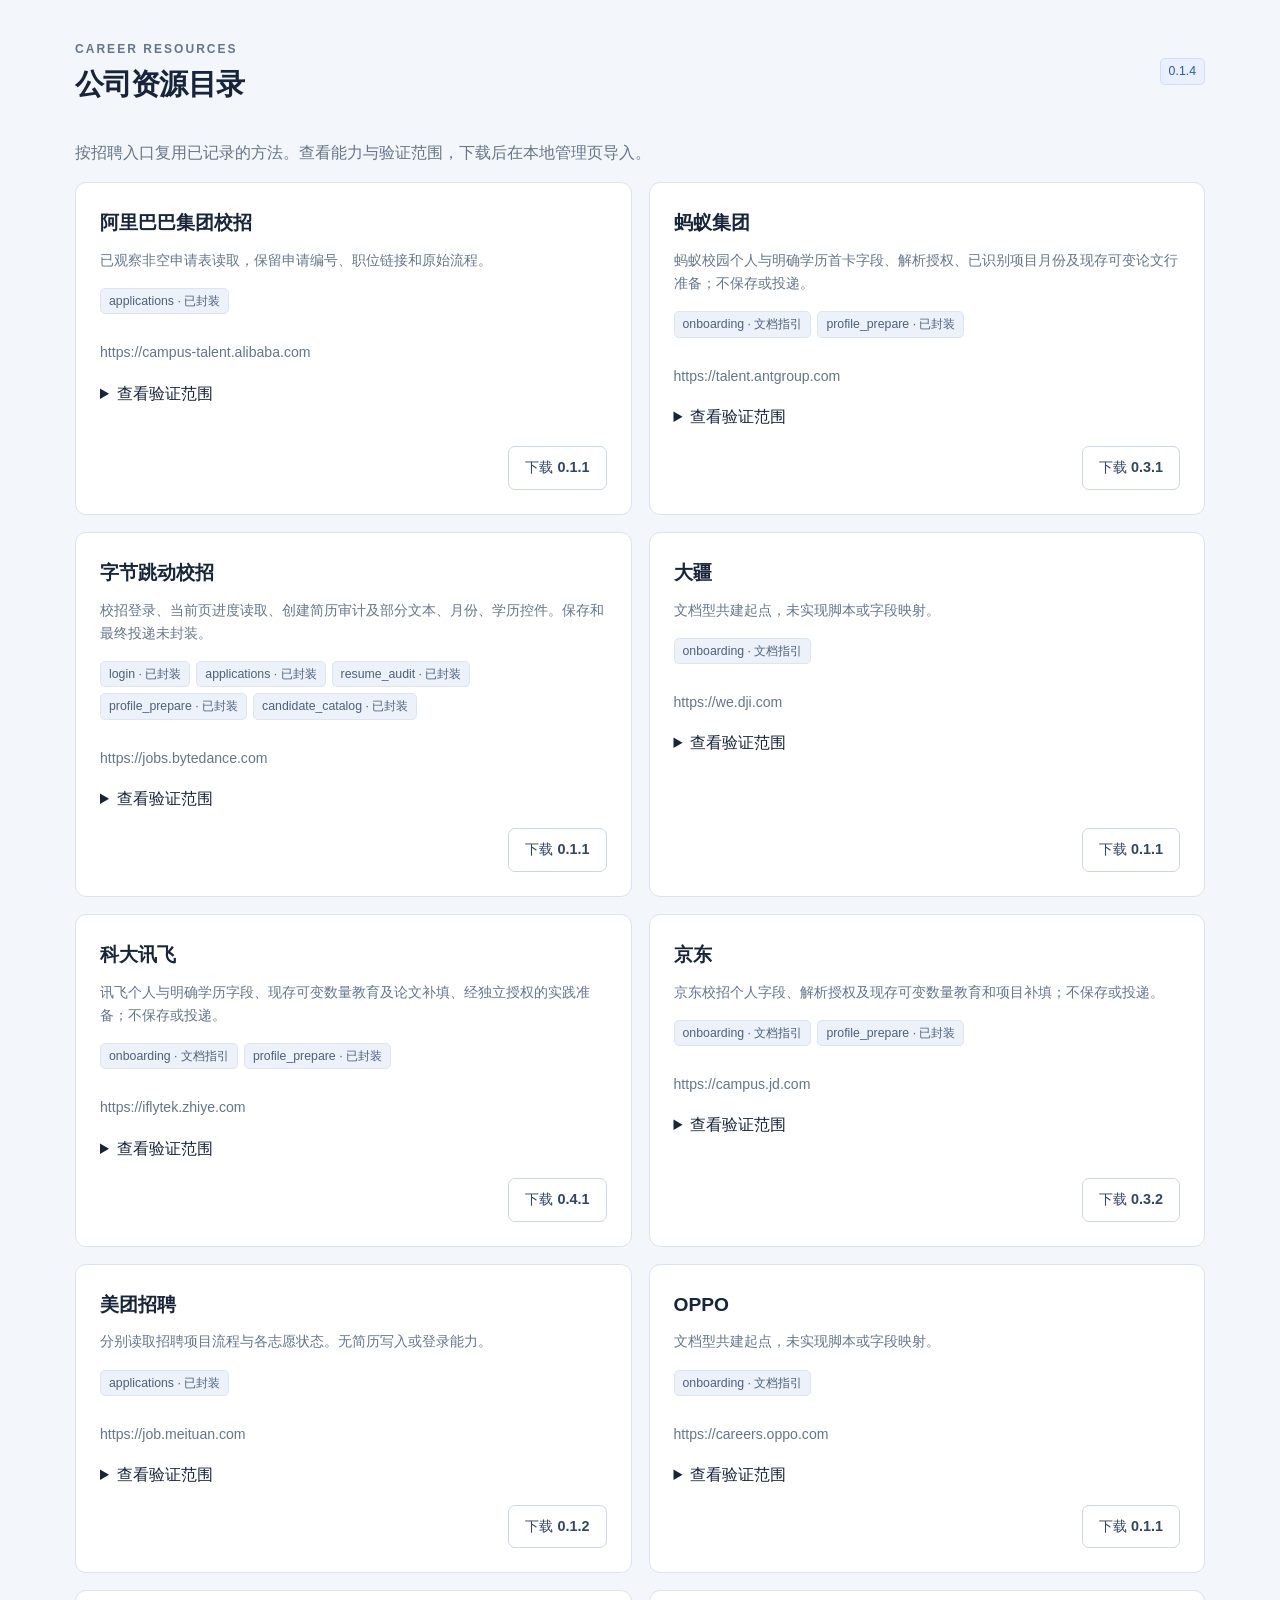
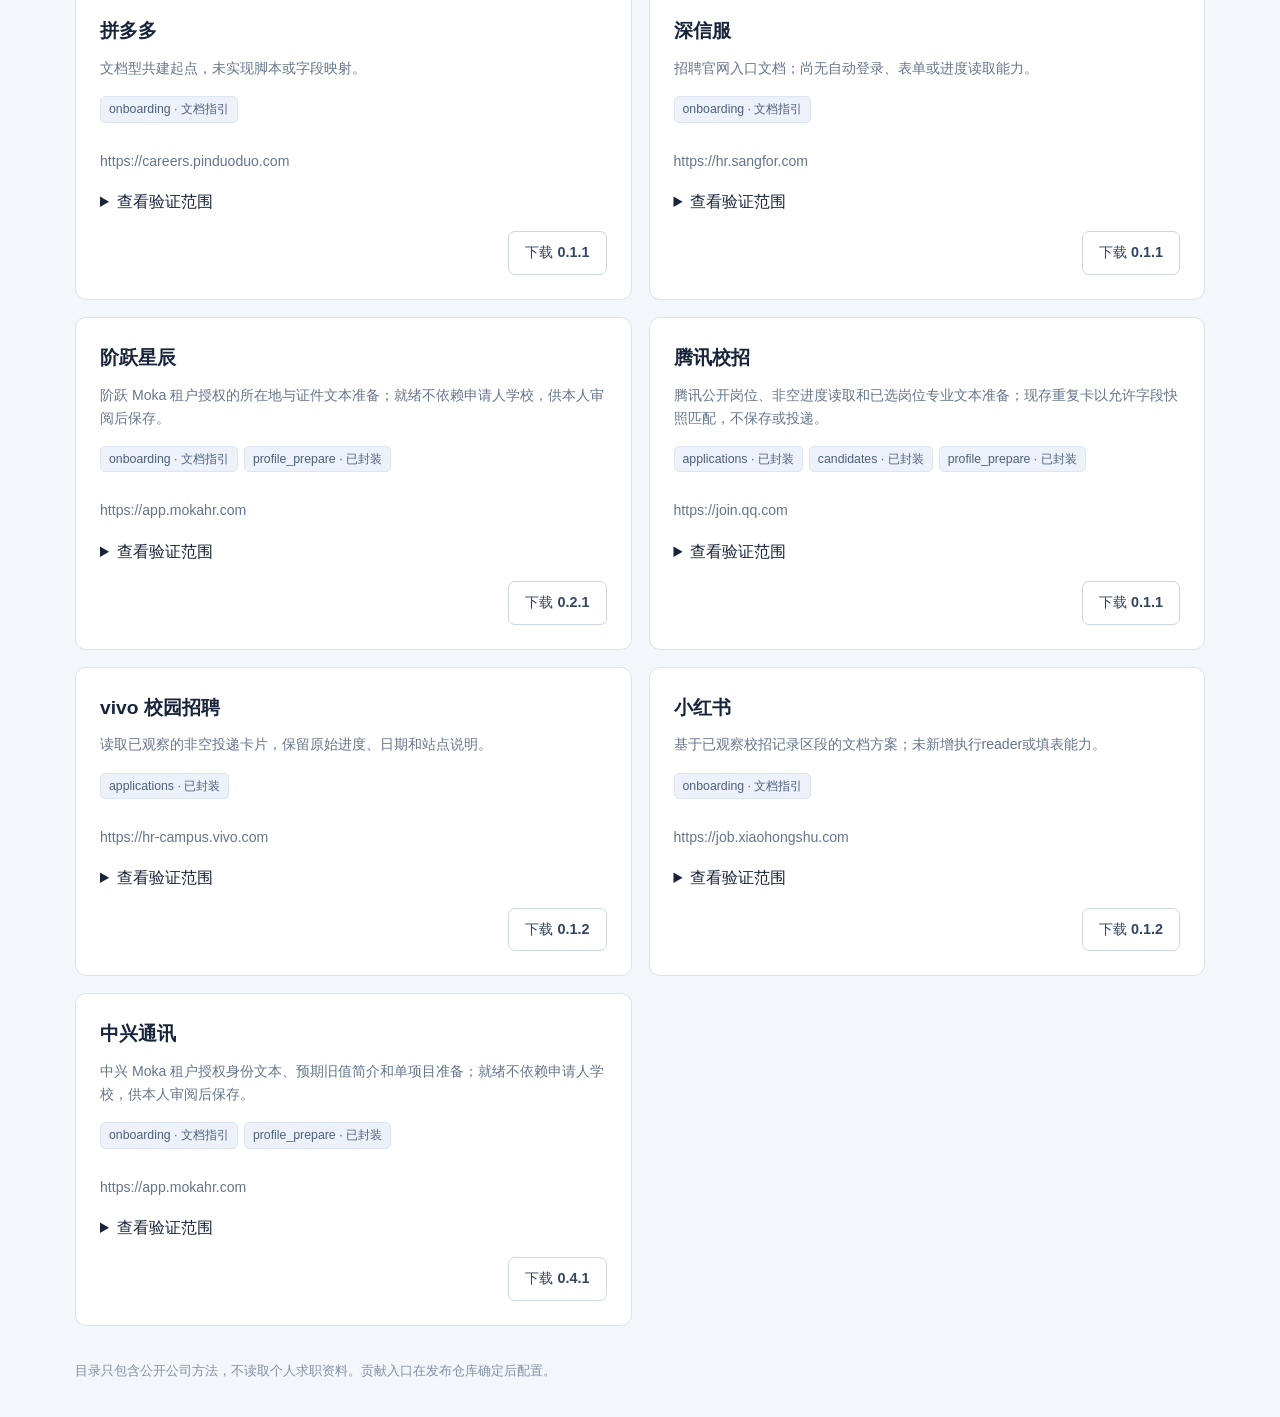
==== web/catalog.html @ c9982bf5 "Publish local job-search tool and public company catalog" ====
<!doctype html><html lang="zh-CN"><head><meta charset="utf-8"><meta name="viewport" content="width=device-width,initial-scale=1"><title>公司资源目录 · Career</title><meta name="description" content="可共建的招聘网站方法与公司资源包"><link rel="stylesheet" href="styles.css"><script src="catalog.js" defer></script></head><body><main class="catalog-main"><header class="topbar"><div><span class="eyebrow">CAREER RESOURCES</span><h1>公司资源目录</h1></div><span class="badge blue" id="catalog-version">0.1.2</span></header><p class="muted">按招聘入口复用已记录的方法。查看能力与验证范围，下载后在本地管理页导入。</p><div id="catalog" class="card-grid"></div><footer>目录只包含公开公司方法，不读取个人求职资料。贡献入口在发布仓库确定后配置。</footer></main></body></html>
---- web/styles.css ----
:root{font-family:Inter,"Segoe UI","Microsoft YaHei",sans-serif;color:#17243a;background:#f3f6fa;font-size:16px;line-height:1.65;--accent:#245ce5;--navy:#14223b;--muted:#65758b;--line:#dce3ee;--white:#fff}*{box-sizing:border-box}body{margin:0}button,input,textarea,select{font:inherit}button,a,input,select,textarea{outline-offset:4px}button{cursor:pointer}button:disabled{opacity:.5;cursor:not-allowed}a{color:#225acb;text-decoration:none}a:hover{text-decoration:underline}.sidebar{position:fixed;inset:0 auto 0 0;width:228px;background:var(--navy);color:#fff;padding:34px 22px;display:flex;flex-direction:column}.brand{color:#fff;display:flex;align-items:center;gap:13px;font-size:1.5rem;font-weight:700;letter-spacing:-.03em}.brand:hover{text-decoration:none}.brand small{display:block;color:#a9b8cf;font-weight:400;font-size:.85rem;letter-spacing:.04em}.brand-mark{display:grid;place-items:center;width:43px;height:48px;background:#4877ff;border-radius:12px;font-size:1.8rem}.sidebar nav{display:grid;gap:9px;margin-top:45px}.sidebar nav button{color:#afbdd0;background:none;border:0;text-align:left;padding:12px 16px;border-radius:7px;font-size:1rem}.sidebar nav button:hover{background:#21344f;color:#fff}.sidebar nav button.active{background:#2c4265;color:#fff;box-shadow:inset 3px 0 #7195ff}.sidebar-bottom{margin-top:auto;color:#b6c3d6;font-size:.85rem;padding:26px 12px 0;border-top:1px solid #304059}.sidebar-bottom p{color:#8fa2be;line-height:1.9;margin-bottom:0}.local-dot{display:inline-block;width:7px;height:7px;border-radius:50%;background:#6ad4b3;margin-right:7px}main{margin-left:228px;padding:34px 42px;max-width:1650px}.topbar{display:flex;align-items:center;justify-content:space-between;gap:20px;margin-bottom:32px}.eyebrow{font-size:.75rem;color:var(--muted);font-weight:650;letter-spacing:.17em}h1{font-size:1.8rem;letter-spacing:-.03em;line-height:1.4;margin:3px 0}h2{font-size:1.2rem;margin:0;font-weight:650}h3{font-size:1.05rem;margin:0 0 8px}.header-actions{display:flex;align-items:center;gap:16px}#save-state{color:var(--muted);font-size:.85rem}.button{background:var(--accent);border:1px solid var(--accent);border-radius:7px;color:white;padding:9px 16px;font-weight:550;font-size:.9rem;display:inline-flex;align-items:center;justify-content:center;gap:6px}.button:hover{background:#194dd0;text-decoration:none}.button.secondary{color:#324663;background:#fff;border-color:#ccd6e5}.button.secondary:hover{background:#edf2fb}.button.ghost{background:transparent;border-color:transparent;color:#345278;padding:6px 9px}.button.danger{color:#a82a36;border-color:#ecc6c9;background:#fff5f5}.button.small{font-size:.85rem;padding:6px 10px}.section-header{display:flex;justify-content:space-between;gap:16px;align-items:center;margin:0 0 18px}.section-header p{margin:5px 0 0;color:var(--muted);font-size:.9rem}.summary-grid{display:grid;grid-template-columns:repeat(4,1fr);gap:18px;margin-bottom:26px}.stat,.panel,.record-card,.resource-card{background:#fff;border:1px solid var(--line);border-radius:11px}.stat{padding:21px 24px}.stat .label{color:var(--muted);font-size:.9rem}.stat .number{font-size:2.15rem;line-height:1.4;letter-spacing:-.04em;font-weight:650;margin-top:5px}.stat .hint{color:var(--muted);font-size:.82rem}.stat:first-child{border-top:3px solid var(--accent);padding-top:19px}.panel{padding:24px;margin-bottom:24px}.columns{display:grid;grid-template-columns:minmax(0,1.55fr) minmax(260px,1fr);gap:24px}.empty{padding:48px 22px;text-align:center;border:1px dashed #cbd6e5;border-radius:10px;color:var(--muted);background:#f9fbfe}.empty h3{color:#314660}.empty p{max-width:440px;margin:8px auto 18px;font-size:.9rem}.tabs{display:flex;flex-wrap:wrap;gap:8px;margin-bottom:23px;padding-bottom:16px;border-bottom:1px solid var(--line)}.tabs button{border:1px solid transparent;background:transparent;color:var(--muted);padding:8px 14px;border-radius:7px;font-size:.9rem}.tabs button.active{background:#e6eeff;border-color:#d2defa;color:#2453b0}.card-grid{display:grid;grid-template-columns:repeat(2,minmax(0,1fr));gap:17px}.record-card{padding:23px}.record-top{display:flex;justify-content:space-between;gap:15px}.record-summary{white-space:pre-wrap;color:#4d5e75;margin:11px 0 16px;font-size:.9rem;overflow-wrap:anywhere}.record-meta{display:flex;flex-wrap:wrap;gap:8px;align-items:center;font-size:.8rem;color:var(--muted);border-top:1px solid #edf0f5;padding-top:13px}.badge{display:inline-block;background:#edf2fa;border:1px solid #dce5f1;color:#4d607c;padding:2px 8px;border-radius:5px;font-size:.77rem;white-space:nowrap}.badge.good{background:#eaf7f1;color:#237456;border-color:#c9e8d9}.badge.warning{background:#fff4e5;color:#945c17;border-color:#f1ddba}.badge.blue{background:#eaf0ff;color:#2858b6;border-color:#d0ddfb}.table-wrap{overflow-x:auto}table{border-collapse:collapse;width:100%;font-size:.9rem}th{text-align:left;color:var(--muted);font-weight:500;background:#f7f9fc}th,td{padding:13px 15px;border-bottom:1px solid #e5ebf3;vertical-align:top}td strong{display:block;font-weight:550}td small{color:var(--muted);font-size:.8rem}.filters{display:flex;gap:12px;margin-bottom:18px;flex-wrap:wrap}.filters input{flex:1;min-width:200px}.filters select{min-width:155px}input,textarea,select{width:100%;padding:10px 12px;border:1px solid #cbd5e3;border-radius:6px;background:#fff;color:#263b56;min-height:44px;font-size:.9rem}textarea{min-height:106px;resize:vertical}input[type=checkbox]{width:18px;min-height:18px;vertical-align:middle;margin-right:9px}label{font-size:.88rem;display:block;color:#3b506b;margin-bottom:16px}label>input,label>select,label>textarea{display:block;margin-top:6px}label.check{display:flex;align-items:center;gap:7px}label.check>input{margin:0;width:18px}label small,.help{color:var(--muted);font-size:.82rem;display:block;margin-top:6px}.form-grid{display:grid;grid-template-columns:repeat(2,1fr);gap:0 18px}.form-grid .wide{grid-column:1/-1}.form-actions{display:flex;gap:10px;justify-content:flex-end;margin-top:23px}.source-fields{margin-top:20px;border-top:1px solid var(--line);padding-top:18px}.source-fields summary{color:var(--muted);font-size:.88rem;margin-bottom:14px;cursor:pointer}dialog{border:1px solid #d4deeb;border-radius:13px;box-shadow:0 24px 90px #10234744;width:min(720px,calc(100vw - 32px));max-height:90vh;overflow-y:auto;padding:27px;color:#213752}dialog::backdrop{background:#0c1e3866;backdrop-filter:blur(2px)}.dialog-heading{display:flex;align-items:center;justify-content:space-between;margin-bottom:22px}.icon-button{font-size:1.5rem;background:none;border:0;color:#6d7a8d;width:35px;height:35px;border-radius:5px}.icon-button:hover{background:#edf1f6}.resource-card{padding:24px;display:flex;flex-direction:column}.resource-card p{color:var(--muted);font-size:.88rem;margin:10px 0 16px}.capabilities{display:flex;gap:6px;flex-wrap:wrap;margin-bottom:17px}.resource-card .form-actions{margin-top:auto;padding-top:16px}.list-line{padding:14px 0;border-bottom:1px solid #e9edf4}.list-line:last-child{border:0}.list-line strong{font-size:.95rem;font-weight:550}.list-line p{margin:3px 0;color:var(--muted);font-size:.85rem}.timeline{border-left:2px solid #dce5f4;padding-left:18px}.timeline .list-line{position:relative}.timeline .list-line:before{content:"";position:absolute;left:-23px;top:23px;width:8px;height:8px;border-radius:50%;background:#9aafd0}.muted{color:var(--muted)}.mono,pre{font-family:Consolas,monospace;font-size:.83rem}pre{white-space:pre-wrap;overflow-wrap:anywhere;background:#f3f6fa;padding:18px;border:1px solid var(--line);border-radius:7px;max-height:52vh;overflow:auto}#notice{margin-bottom:20px;padding:14px 18px;background:#fff1ed;border:1px solid #efcfc5;color:#9d482f;border-radius:7px}#toast{position:fixed;bottom:28px;right:30px;max-width:420px;background:#1e3658;color:white;border-radius:9px;padding:13px 20px;box-shadow:0 8px 26px #12284033;z-index:20}footer{margin-top:35px;color:#8391a3;font-size:.79rem}.settings-grid{display:grid;grid-template-columns:1fr 1fr;gap:24px}.settings-grid .panel{margin:0}.settings-grid h2{margin-bottom:12px}.settings-grid p{color:var(--muted);font-size:.88rem}.hidden-file{display:none}.upload-area{border:1px dashed #b8c9e1;background:#f5f8ff;border-radius:9px;padding:20px;margin-bottom:21px;display:flex;gap:15px;align-items:center;justify-content:space-between}.upload-area p{margin:3px 0;color:var(--muted);font-size:.85rem}.profile-name{font-size:1.5rem;font-weight:600;margin:0 0 6px}.plain-actions{display:flex;gap:8px;flex-wrap:wrap}.pending-count{background:#fff5e8;color:#8a591e;border-radius:6px;padding:14px;margin-top:18px;font-size:.88rem}@media(max-width:1100px){main{padding:28px 25px}.sidebar{width:194px;padding:28px 16px}main{margin-left:194px}.summary-grid{gap:12px}.stat{padding:18px}.columns{grid-template-columns:1fr}.settings-grid{grid-template-columns:1fr}}@media(max-width:760px){.sidebar{position:static;width:auto;padding:18px}.brand small,.sidebar-bottom{display:none}.sidebar nav{margin-top:17px;display:flex;overflow:auto;gap:5px}.sidebar nav button{white-space:nowrap;padding:8px 12px}.brand{font-size:1.15rem}.brand-mark{width:33px;height:33px;font-size:1.3rem}main{margin:0;padding:23px 18px}.summary-grid{grid-template-columns:repeat(2,1fr)}.card-grid,.form-grid{grid-template-columns:1fr}.form-grid .wide{grid-column:auto}.topbar{margin-bottom:22px}.eyebrow{font-size:.68rem}h1{font-size:1.5rem}.panel{padding:18px}.section-header{align-items:flex-start}.upload-area{align-items:flex-start;flex-direction:column}#save-state{display:none}dialog{padding:20px}.filters>*{width:100%}.header-actions{gap:5px}}
.spaced{margin-top:24px}.caption{font-size:.82rem}.catalog-main{margin:0 auto;max-width:1200px;padding:35px}

[hidden]{display:none!important}
#otp-fields{border:0;padding:0;margin:0;min-width:0}#otp-error{color:var(--danger,#a32929)}

#otp-test-status[data-result=failed]{color:#a32929}#otp-test-status[data-result=passed]{color:#237456}

.applications-table{min-width:1120px;table-layout:fixed}.applications-table th{white-space:nowrap}.applications-table th:nth-child(1){width:240px}.applications-table th:nth-child(2){width:135px}.applications-table th:nth-child(3){width:110px}.applications-table th:nth-child(4){width:190px}.applications-table th:nth-child(5){width:365px}.applications-table th:nth-child(6){width:80px}.applications-table td{overflow-wrap:anywhere}.applications-table td:last-child{white-space:nowrap}
.filter-summary{margin:0 0 14px;color:var(--muted);font-size:.85rem}.company-group{margin-bottom:16px;border:1px solid var(--line);border-radius:11px;background:#fff;overflow:hidden}.company-group>summary{display:flex;align-items:center;justify-content:space-between;gap:12px;padding:14px 20px;cursor:pointer;list-style:none;background:#f7f9fc}.company-group>summary::-webkit-details-marker{display:none}.company-group>summary:before{content:'▾';color:var(--accent);font-size:.9rem}.company-group:not([open])>summary:before{content:'▸'}.company-group>summary strong{margin-right:auto}.company-group>summary span{font-size:.85rem;color:var(--muted)}.company-group .panel{margin:0;border:0;border-top:1px solid var(--line);border-radius:0;padding:0}.company-group .applications-table{min-width:1120px}.company-group .applications-table tr:last-child td{border-bottom:0}
.recommendation-note{padding:12px 16px;margin-bottom:18px;background:#edf3ff;border:1px solid #d2dff8;border-radius:8px;color:#3c5683;font-size:.88rem}.recommendation-filters{display:grid;grid-template-columns:repeat(3,minmax(0,1fr))}.recommendation-filters input{grid-column:1/-1;min-width:0}.recommendation-filters select{min-width:0}.recommendations-table{width:100%;min-width:0;table-layout:fixed}.recommendations-table th:nth-child(1){width:21%}.recommendations-table th:nth-child(2){width:15%}.recommendations-table th:nth-child(3){width:13%}.recommendations-table th:nth-child(4){width:35%}.recommendations-table th:nth-child(5){width:16%}.recommendations-table td{overflow-wrap:anywhere}.recommendations-table .record-summary{white-space:pre-wrap;max-height:none;overflow:visible;margin:0 0 12px}.recommendation-actions{display:flex;align-items:flex-start;gap:8px;flex-wrap:wrap}.record-load-warning{padding:14px 18px;margin-bottom:20px;background:#fff5e8;border:1px solid #efd5a9;border-radius:8px;color:#79521b;font-size:.88rem}.company-group .recommendations-table tr:last-child td{border-bottom:0}

@media(max-width:760px){.recommendation-filters{grid-template-columns:minmax(0,1fr)}.recommendations-table{min-width:850px}}
.recommendation-section>h3{margin:24px 0 12px;color:#3b506b}.recommendation-badges{display:flex;flex-direction:column;align-items:flex-start;gap:6px}.recommendation-scope{display:block;margin-top:9px;line-height:1.6}.recommendations-table th:nth-child(3){width:17%}.recommendations-table th:nth-child(4){width:31%}
.header-actions{flex-wrap:wrap;justify-content:flex-end}.account-controls{display:grid;grid-template-columns:minmax(130px,200px) auto;gap:5px 8px;align-items:center}.account-controls>label{grid-column:1/-1;margin:0;color:var(--muted);font-size:.75rem}.account-controls>select{min-height:38px;padding:6px 10px}.preferences-panel{grid-column:1/-1}.preferences-panel textarea{min-height:82px}.preference-recruitment{border:1px solid var(--line);border-radius:7px;padding:12px 16px;margin:0 0 16px}.preference-recruitment legend{font-size:.88rem;color:#3b506b;padding:0 5px}.preference-recruitment .check{margin-bottom:9px}.task-pagination{display:flex;align-items:center;justify-content:space-between;gap:16px;margin-top:20px}.task-pagination .help{margin:0}.task-pagination .plain-actions{flex-wrap:nowrap}
@media(max-width:900px){.topbar{align-items:flex-start}.header-actions{gap:10px}.account-controls{grid-template-columns:minmax(110px,170px) auto}}@media(max-width:760px){.topbar{flex-wrap:wrap}.header-actions{width:100%;justify-content:flex-start}.account-controls{flex:1;grid-template-columns:minmax(110px,1fr) auto}.preferences-panel{grid-column:auto}.task-pagination{align-items:flex-start}}
#task-new{flex-shrink:0;white-space:nowrap}
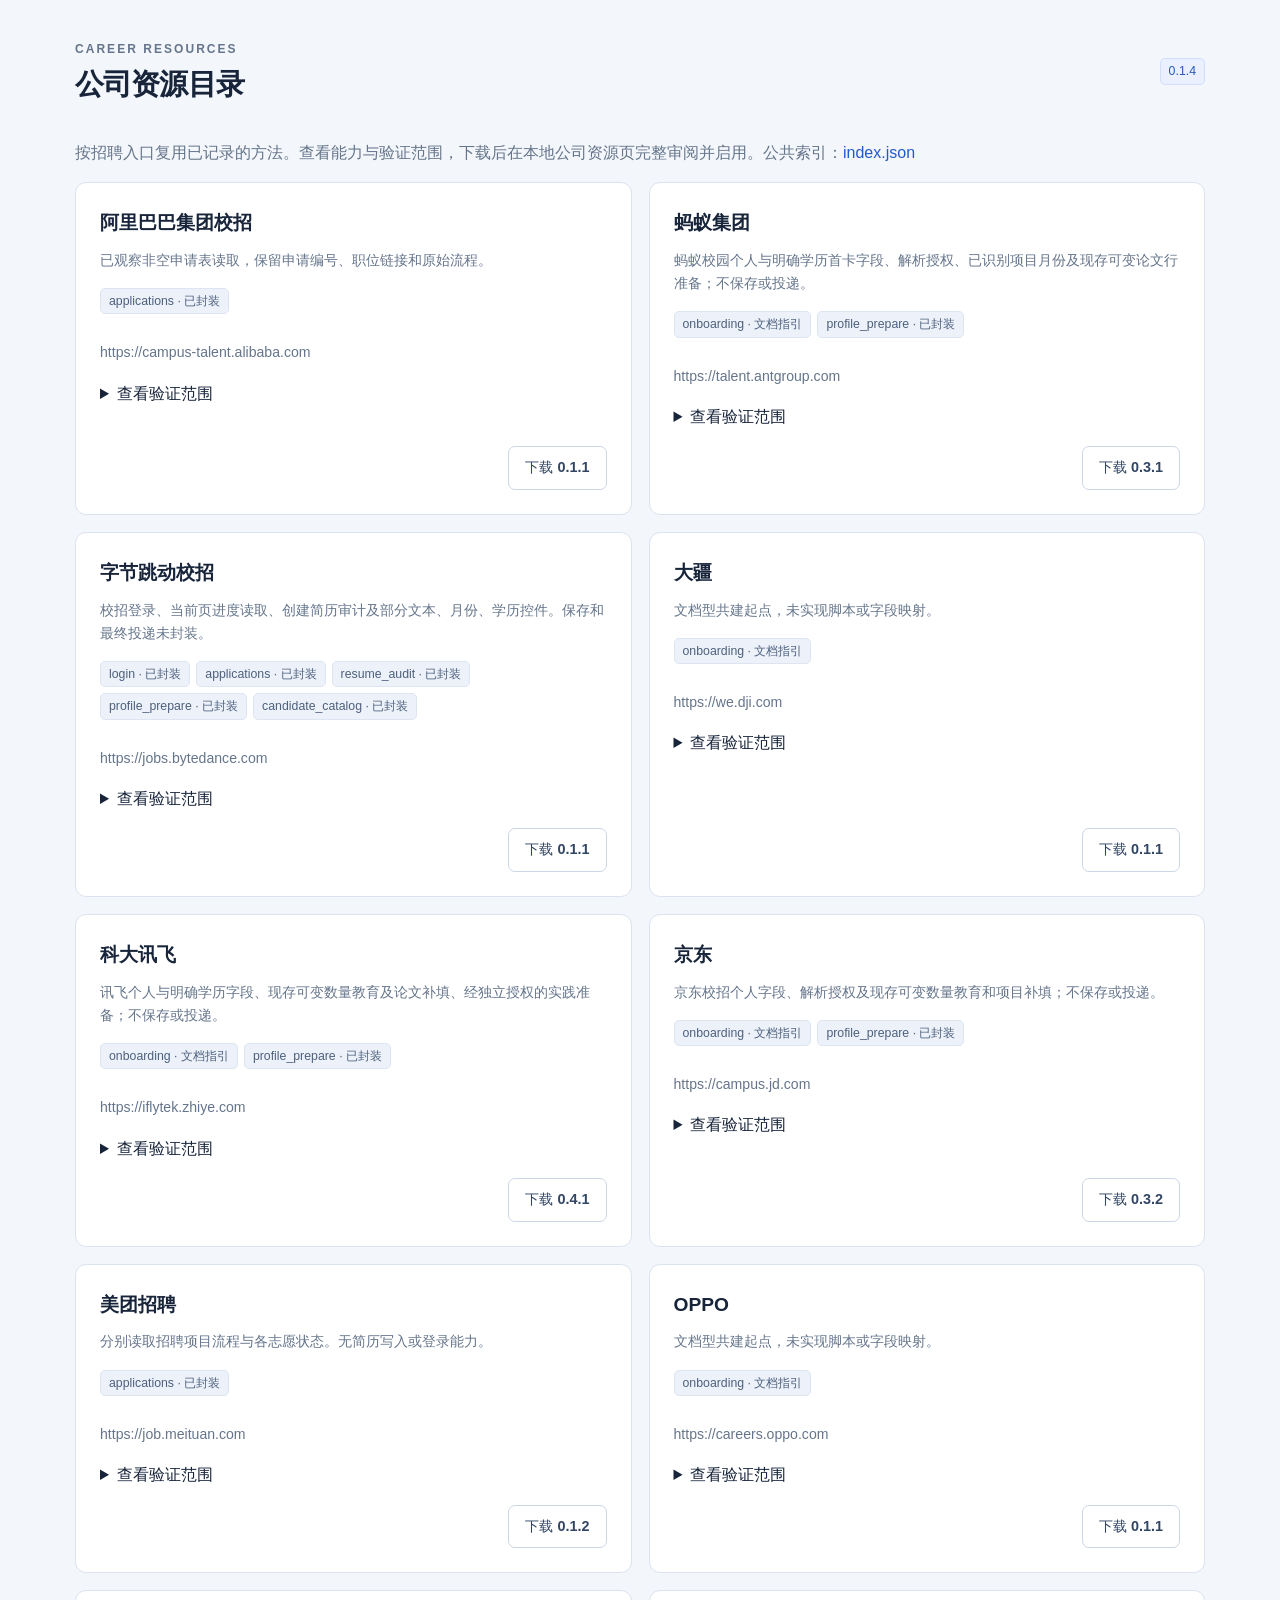
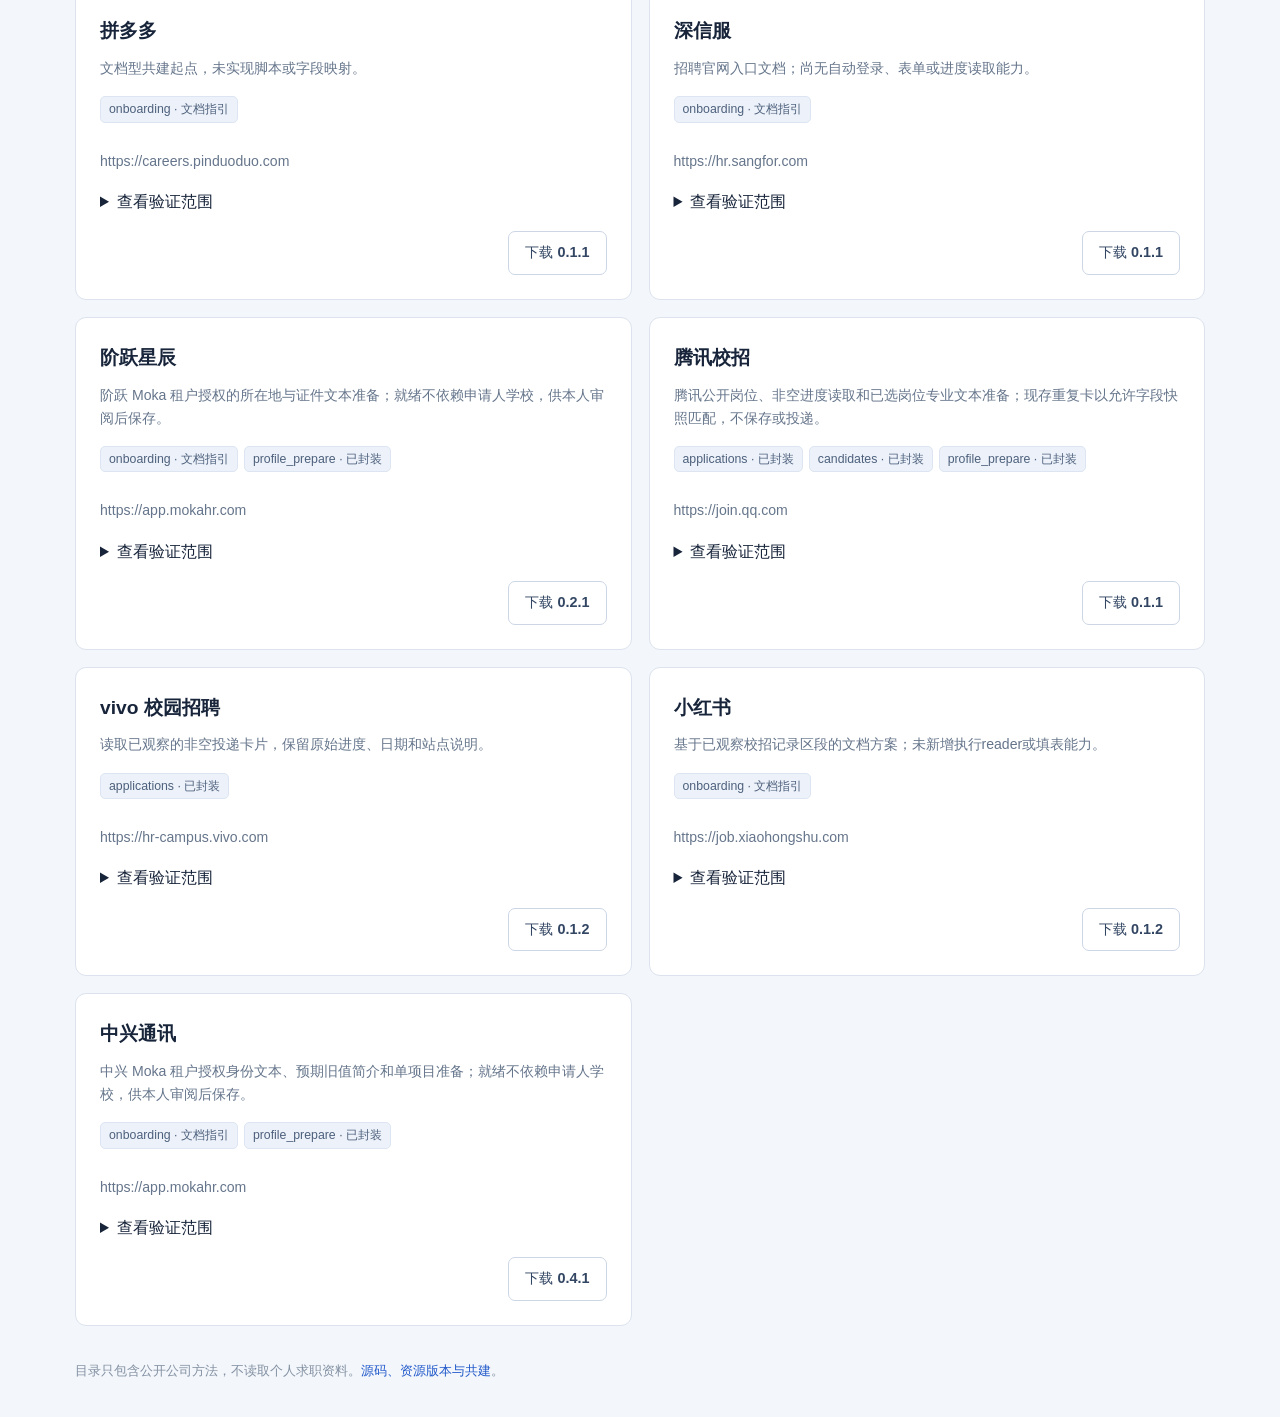
==== commit c2f3516b: "Document live catalog and link public resource version history" ====
--- a/web/catalog.html
+++ b/web/catalog.html
@@ -1 +1 @@
-<!doctype html><html lang="zh-CN"><head><meta charset="utf-8"><meta name="viewport" content="width=device-width,initial-scale=1"><title>公司资源目录 · Career</title><meta name="description" content="可共建的招聘网站方法与公司资源包"><link rel="stylesheet" href="styles.css"><script src="catalog.js" defer></script></head><body><main class="catalog-main"><header class="topbar"><div><span class="eyebrow">CAREER RESOURCES</span><h1>公司资源目录</h1></div><span class="badge blue" id="catalog-version">0.1.2</span></header><p class="muted">按招聘入口复用已记录的方法。查看能力与验证范围，下载后在本地管理页导入。</p><div id="catalog" class="card-grid"></div><footer>目录只包含公开公司方法，不读取个人求职资料。贡献入口在发布仓库确定后配置。</footer></main></body></html>
+<!doctype html><html lang="zh-CN"><head><meta charset="utf-8"><meta name="viewport" content="width=device-width,initial-scale=1"><title>公司资源目录 · Career</title><meta name="description" content="可共建的招聘网站方法与公司资源包"><link rel="stylesheet" href="styles.css"><script src="catalog.js" defer></script></head><body><main class="catalog-main"><header class="topbar"><div><span class="eyebrow">CAREER RESOURCES</span><h1>公司资源目录</h1></div><span class="badge blue" id="catalog-version">目录</span></header><p class="muted">按招聘入口复用已记录的方法。查看能力与验证范围，下载后在本地公司资源页完整审阅并启用。公共索引：<a href="index.json">index.json</a></p><div id="catalog" class="card-grid"></div><footer>目录只包含公开公司方法，不读取个人求职资料。<a href="https://github.com/queekye/job-search-skill">源码、资源版本与共建</a>。</footer></main></body></html>
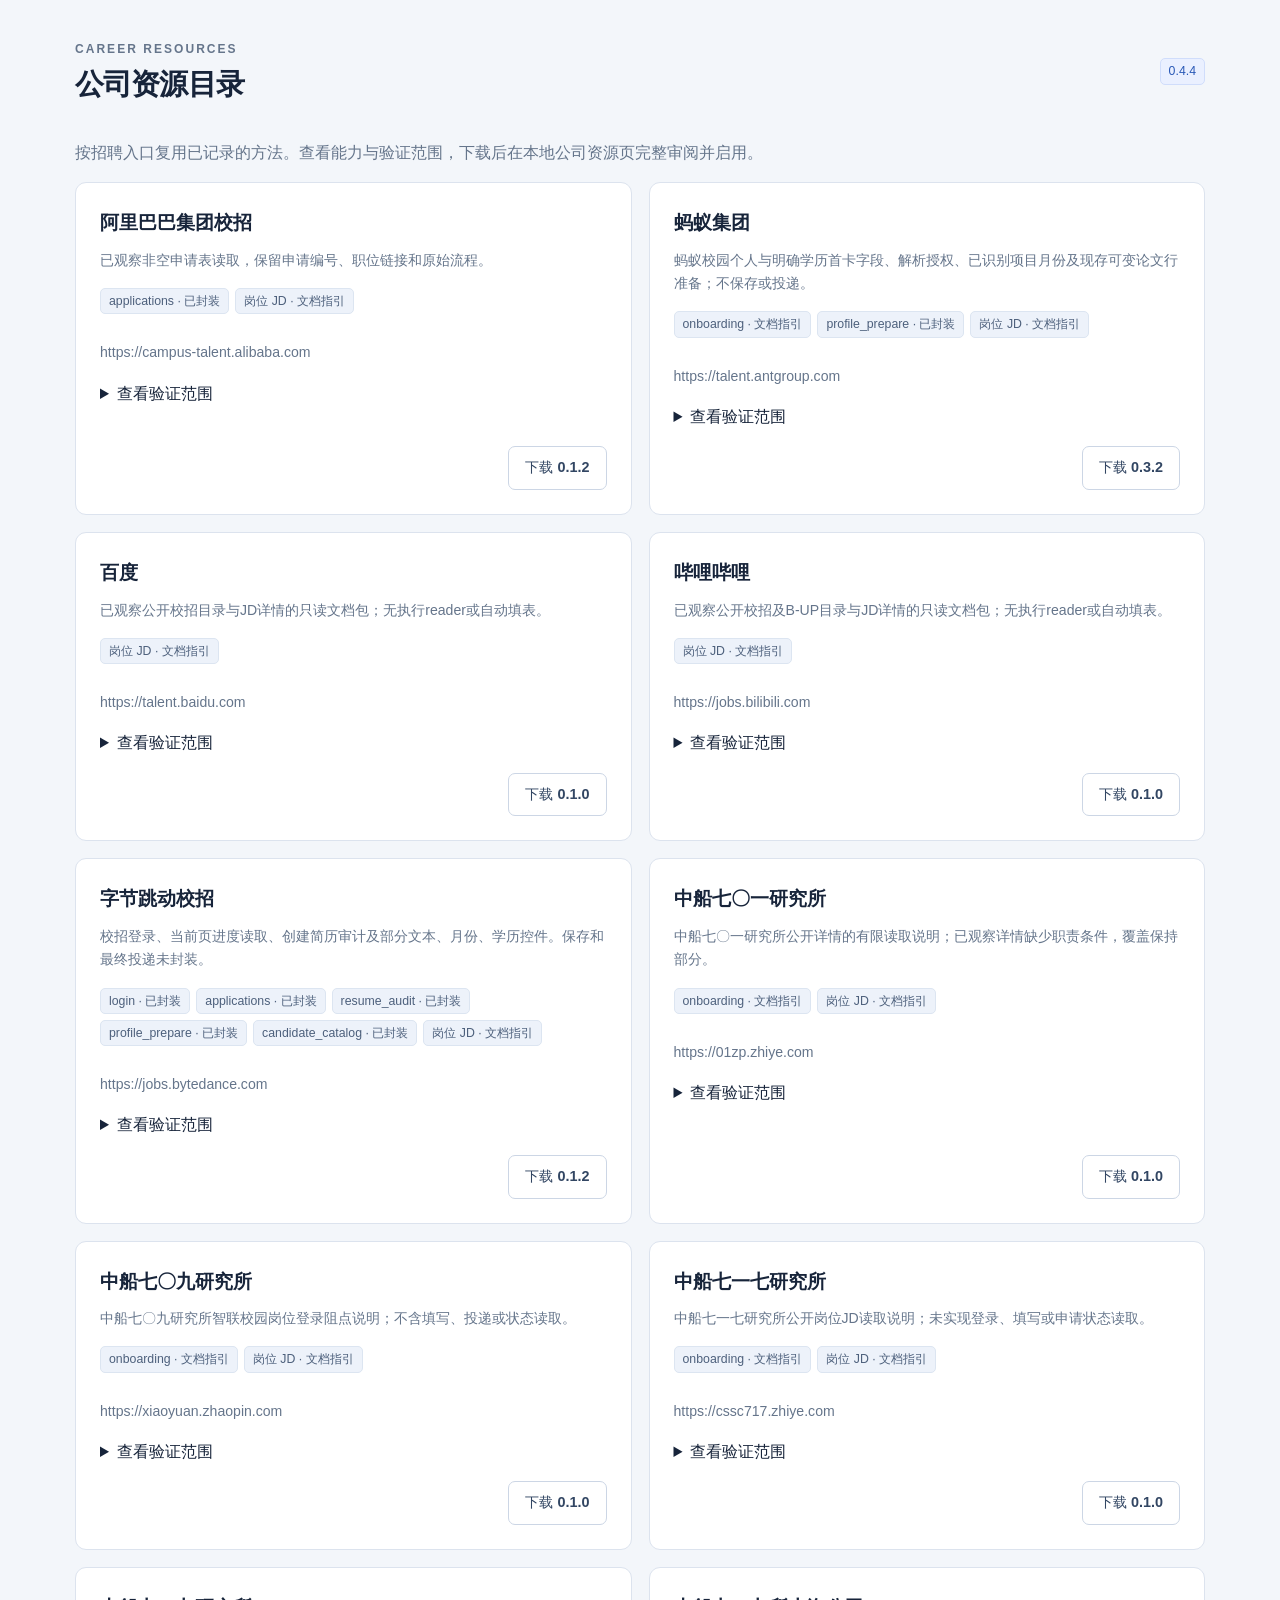
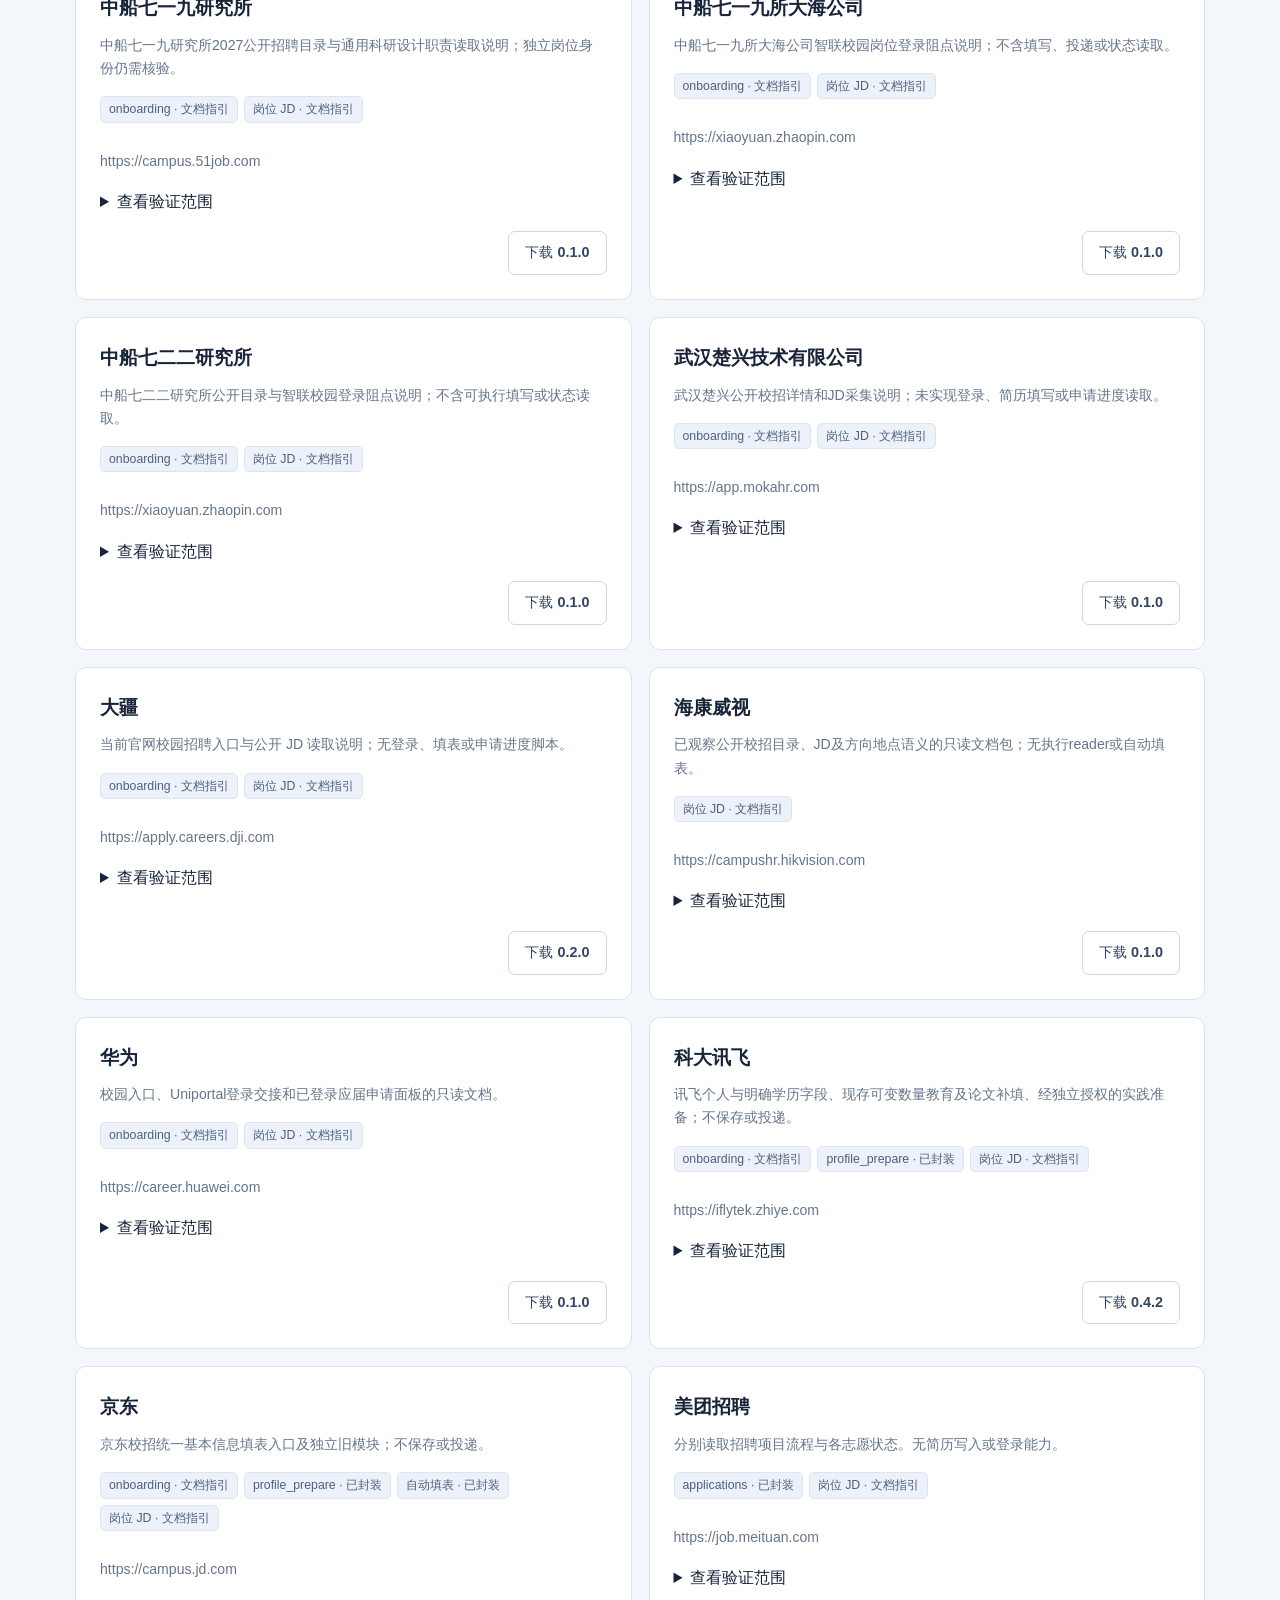
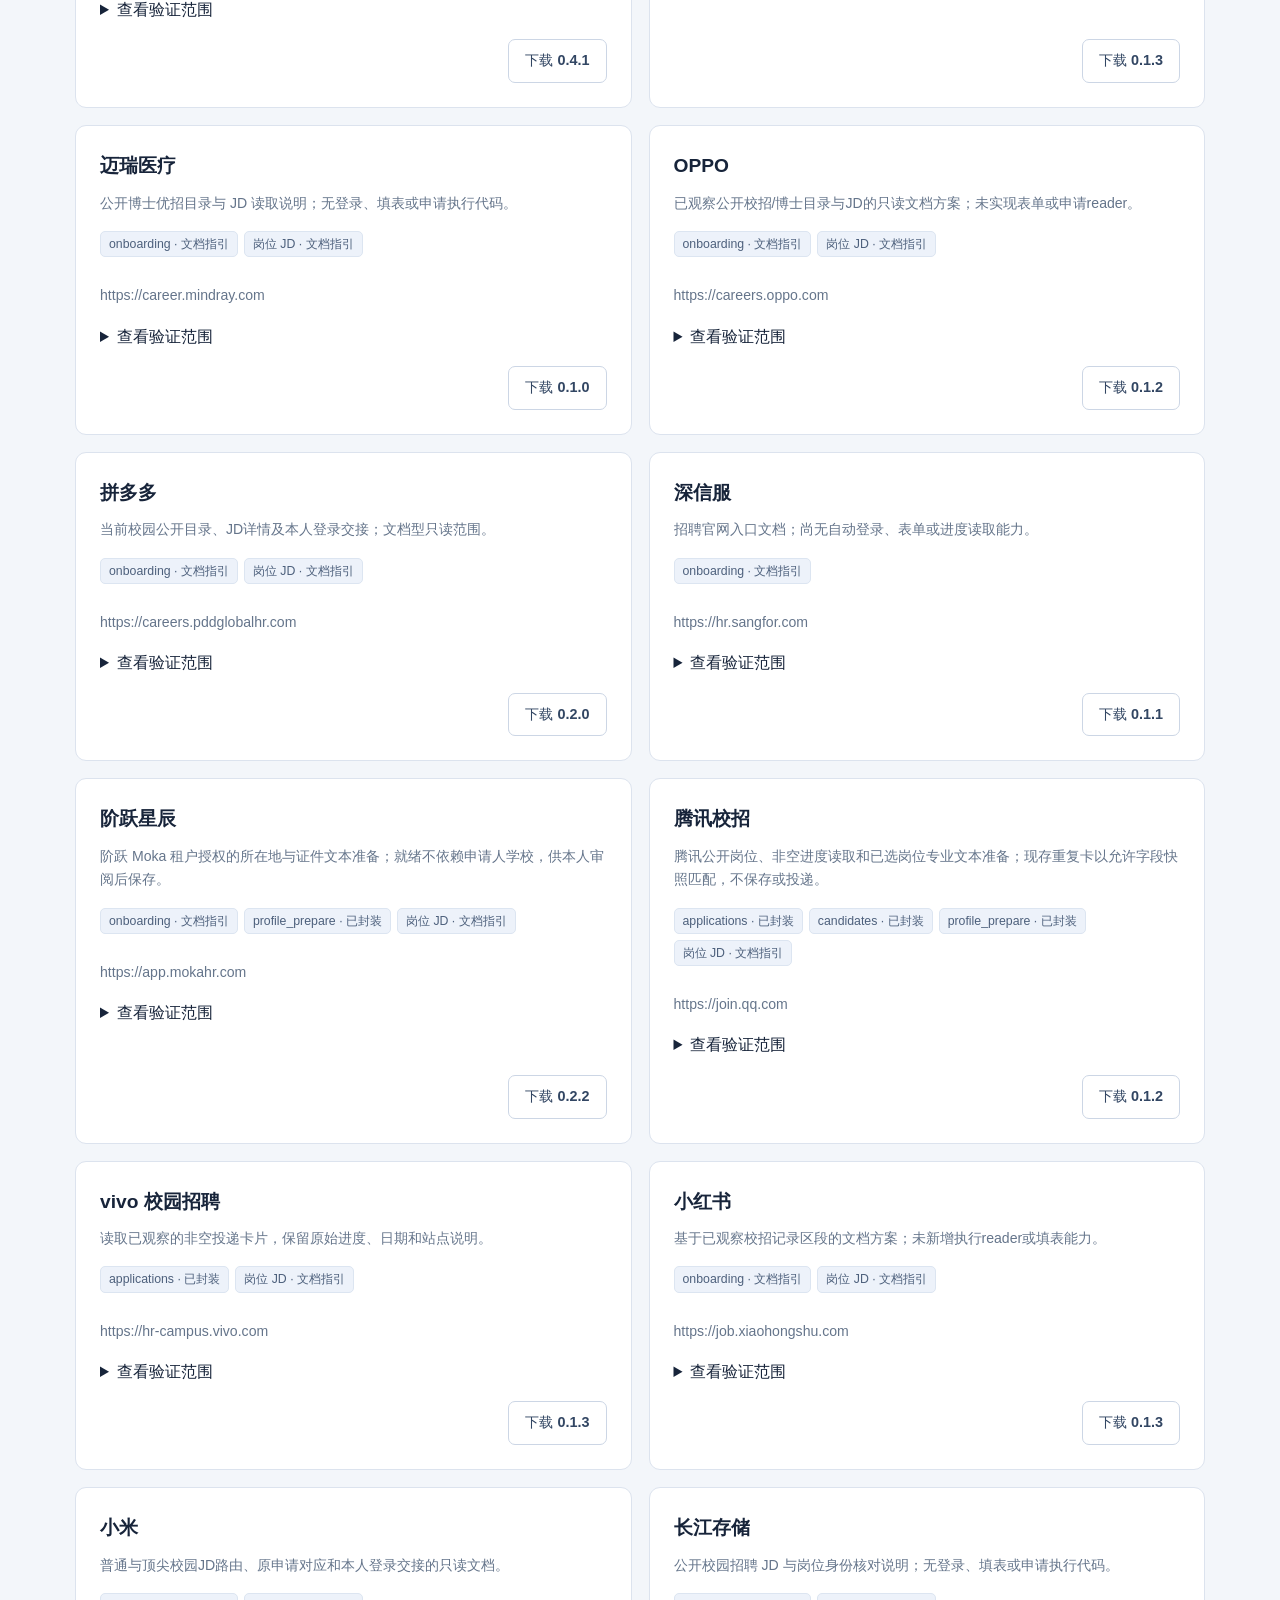
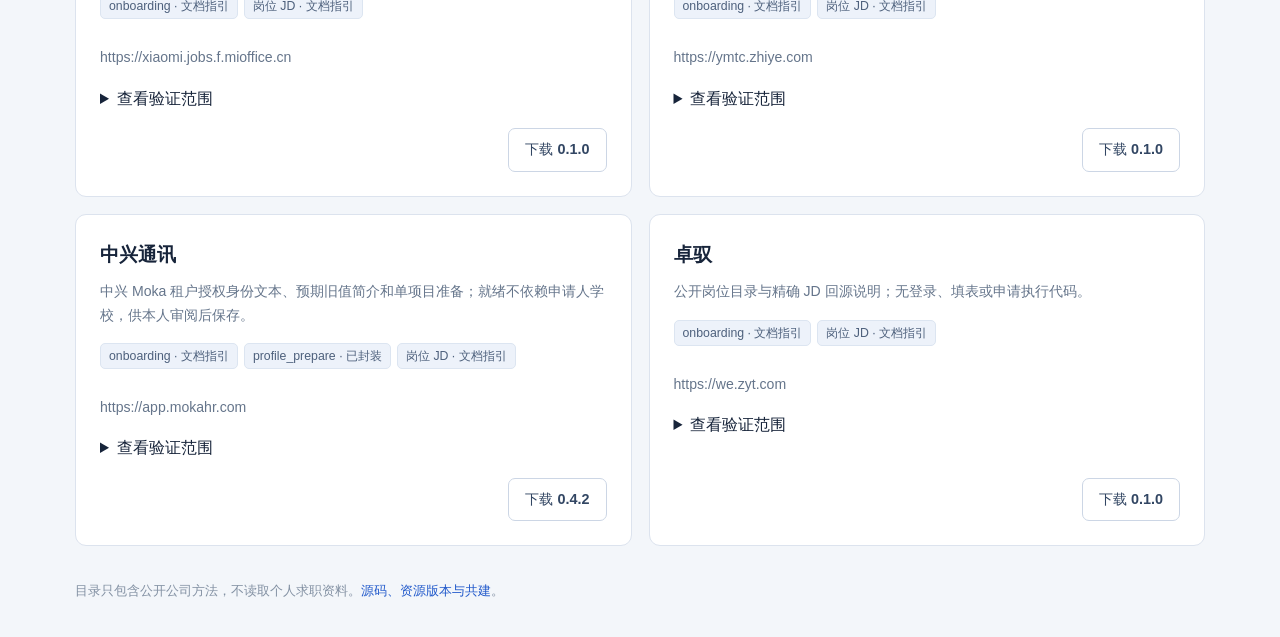
==== commit f9fee1a4: "Validate 0.4.4 web release and expose JD guides safely" ====
--- a/web/catalog.html
+++ b/web/catalog.html
@@ -1 +1 @@
-<!doctype html><html lang="zh-CN"><head><meta charset="utf-8"><meta name="viewport" content="width=device-width,initial-scale=1"><title>公司资源目录 · Career</title><meta name="description" content="可共建的招聘网站方法与公司资源包"><link rel="stylesheet" href="styles.css"><script src="catalog.js" defer></script></head><body><main class="catalog-main"><header class="topbar"><div><span class="eyebrow">CAREER RESOURCES</span><h1>公司资源目录</h1></div><span class="badge blue" id="catalog-version">目录</span></header><p class="muted">按招聘入口复用已记录的方法。查看能力与验证范围，下载后在本地公司资源页完整审阅并启用。公共索引：<a href="index.json">index.json</a></p><div id="catalog" class="card-grid"></div><footer>目录只包含公开公司方法，不读取个人求职资料。<a href="https://github.com/queekye/job-search-skill">源码、资源版本与共建</a>。</footer></main></body></html>
+<!doctype html><html lang="zh-CN"><head><meta charset="utf-8"><meta name="viewport" content="width=device-width,initial-scale=1"><title>公司资源目录 · Career</title><meta name="description" content="可共建的招聘网站方法与公司资源包"><link rel="stylesheet" href="styles.css"><script src="catalog.js" defer></script></head><body><main class="catalog-main"><header class="topbar"><div><span class="eyebrow">CAREER RESOURCES</span><h1>公司资源目录</h1></div><span class="badge blue" id="catalog-version">目录</span></header><p class="muted">按招聘入口复用已记录的方法。查看能力与验证范围，下载后在本地公司资源页完整审阅并启用。<span id="catalog-index">公共索引：<a href="index.json">index.json</a></span></p><div id="catalog" class="card-grid"></div><footer>目录只包含公开公司方法，不读取个人求职资料。<a href="https://github.com/queekye/job-search-skill">源码、资源版本与共建</a>。</footer></main></body></html>
--- a/web/styles.css
+++ b/web/styles.css
@@ -1,17 +1,26 @@
-:root{font-family:Inter,"Segoe UI","Microsoft YaHei",sans-serif;color:#17243a;background:#f3f6fa;font-size:16px;line-height:1.65;--accent:#245ce5;--navy:#14223b;--muted:#65758b;--line:#dce3ee;--white:#fff}*{box-sizing:border-box}body{margin:0}button,input,textarea,select{font:inherit}button,a,input,select,textarea{outline-offset:4px}button{cursor:pointer}button:disabled{opacity:.5;cursor:not-allowed}a{color:#225acb;text-decoration:none}a:hover{text-decoration:underline}.sidebar{position:fixed;inset:0 auto 0 0;width:228px;background:var(--navy);color:#fff;padding:34px 22px;display:flex;flex-direction:column}.brand{color:#fff;display:flex;align-items:center;gap:13px;font-size:1.5rem;font-weight:700;letter-spacing:-.03em}.brand:hover{text-decoration:none}.brand small{display:block;color:#a9b8cf;font-weight:400;font-size:.85rem;letter-spacing:.04em}.brand-mark{display:grid;place-items:center;width:43px;height:48px;background:#4877ff;border-radius:12px;font-size:1.8rem}.sidebar nav{display:grid;gap:9px;margin-top:45px}.sidebar nav button{color:#afbdd0;background:none;border:0;text-align:left;padding:12px 16px;border-radius:7px;font-size:1rem}.sidebar nav button:hover{background:#21344f;color:#fff}.sidebar nav button.active{background:#2c4265;color:#fff;box-shadow:inset 3px 0 #7195ff}.sidebar-bottom{margin-top:auto;color:#b6c3d6;font-size:.85rem;padding:26px 12px 0;border-top:1px solid #304059}.sidebar-bottom p{color:#8fa2be;line-height:1.9;margin-bottom:0}.local-dot{display:inline-block;width:7px;height:7px;border-radius:50%;background:#6ad4b3;margin-right:7px}main{margin-left:228px;padding:34px 42px;max-width:1650px}.topbar{display:flex;align-items:center;justify-content:space-between;gap:20px;margin-bottom:32px}.eyebrow{font-size:.75rem;color:var(--muted);font-weight:650;letter-spacing:.17em}h1{font-size:1.8rem;letter-spacing:-.03em;line-height:1.4;margin:3px 0}h2{font-size:1.2rem;margin:0;font-weight:650}h3{font-size:1.05rem;margin:0 0 8px}.header-actions{display:flex;align-items:center;gap:16px}#save-state{color:var(--muted);font-size:.85rem}.button{background:var(--accent);border:1px solid var(--accent);border-radius:7px;color:white;padding:9px 16px;font-weight:550;font-size:.9rem;display:inline-flex;align-items:center;justify-content:center;gap:6px}.button:hover{background:#194dd0;text-decoration:none}.button.secondary{color:#324663;background:#fff;border-color:#ccd6e5}.button.secondary:hover{background:#edf2fb}.button.ghost{background:transparent;border-color:transparent;color:#345278;padding:6px 9px}.button.danger{color:#a82a36;border-color:#ecc6c9;background:#fff5f5}.button.small{font-size:.85rem;padding:6px 10px}.section-header{display:flex;justify-content:space-between;gap:16px;align-items:center;margin:0 0 18px}.section-header p{margin:5px 0 0;color:var(--muted);font-size:.9rem}.summary-grid{display:grid;grid-template-columns:repeat(4,1fr);gap:18px;margin-bottom:26px}.stat,.panel,.record-card,.resource-card{background:#fff;border:1px solid var(--line);border-radius:11px}.stat{padding:21px 24px}.stat .label{color:var(--muted);font-size:.9rem}.stat .number{font-size:2.15rem;line-height:1.4;letter-spacing:-.04em;font-weight:650;margin-top:5px}.stat .hint{color:var(--muted);font-size:.82rem}.stat:first-child{border-top:3px solid var(--accent);padding-top:19px}.panel{padding:24px;margin-bottom:24px}.columns{display:grid;grid-template-columns:minmax(0,1.55fr) minmax(260px,1fr);gap:24px}.empty{padding:48px 22px;text-align:center;border:1px dashed #cbd6e5;border-radius:10px;color:var(--muted);background:#f9fbfe}.empty h3{color:#314660}.empty p{max-width:440px;margin:8px auto 18px;font-size:.9rem}.tabs{display:flex;flex-wrap:wrap;gap:8px;margin-bottom:23px;padding-bottom:16px;border-bottom:1px solid var(--line)}.tabs button{border:1px solid transparent;background:transparent;color:var(--muted);padding:8px 14px;border-radius:7px;font-size:.9rem}.tabs button.active{background:#e6eeff;border-color:#d2defa;color:#2453b0}.card-grid{display:grid;grid-template-columns:repeat(2,minmax(0,1fr));gap:17px}.record-card{padding:23px}.record-top{display:flex;justify-content:space-between;gap:15px}.record-summary{white-space:pre-wrap;color:#4d5e75;margin:11px 0 16px;font-size:.9rem;overflow-wrap:anywhere}.record-meta{display:flex;flex-wrap:wrap;gap:8px;align-items:center;font-size:.8rem;color:var(--muted);border-top:1px solid #edf0f5;padding-top:13px}.badge{display:inline-block;background:#edf2fa;border:1px solid #dce5f1;color:#4d607c;padding:2px 8px;border-radius:5px;font-size:.77rem;white-space:nowrap}.badge.good{background:#eaf7f1;color:#237456;border-color:#c9e8d9}.badge.warning{background:#fff4e5;color:#945c17;border-color:#f1ddba}.badge.blue{background:#eaf0ff;color:#2858b6;border-color:#d0ddfb}.table-wrap{overflow-x:auto}table{border-collapse:collapse;width:100%;font-size:.9rem}th{text-align:left;color:var(--muted);font-weight:500;background:#f7f9fc}th,td{padding:13px 15px;border-bottom:1px solid #e5ebf3;vertical-align:top}td strong{display:block;font-weight:550}td small{color:var(--muted);font-size:.8rem}.filters{display:flex;gap:12px;margin-bottom:18px;flex-wrap:wrap}.filters input{flex:1;min-width:200px}.filters select{min-width:155px}input,textarea,select{width:100%;padding:10px 12px;border:1px solid #cbd5e3;border-radius:6px;background:#fff;color:#263b56;min-height:44px;font-size:.9rem}textarea{min-height:106px;resize:vertical}input[type=checkbox]{width:18px;min-height:18px;vertical-align:middle;margin-right:9px}label{font-size:.88rem;display:block;color:#3b506b;margin-bottom:16px}label>input,label>select,label>textarea{display:block;margin-top:6px}label.check{display:flex;align-items:center;gap:7px}label.check>input{margin:0;width:18px}label small,.help{color:var(--muted);font-size:.82rem;display:block;margin-top:6px}.form-grid{display:grid;grid-template-columns:repeat(2,1fr);gap:0 18px}.form-grid .wide{grid-column:1/-1}.form-actions{display:flex;gap:10px;justify-content:flex-end;margin-top:23px}.source-fields{margin-top:20px;border-top:1px solid var(--line);padding-top:18px}.source-fields summary{color:var(--muted);font-size:.88rem;margin-bottom:14px;cursor:pointer}dialog{border:1px solid #d4deeb;border-radius:13px;box-shadow:0 24px 90px #10234744;width:min(720px,calc(100vw - 32px));max-height:90vh;overflow-y:auto;padding:27px;color:#213752}dialog::backdrop{background:#0c1e3866;backdrop-filter:blur(2px)}.dialog-heading{display:flex;align-items:center;justify-content:space-between;margin-bottom:22px}.icon-button{font-size:1.5rem;background:none;border:0;color:#6d7a8d;width:35px;height:35px;border-radius:5px}.icon-button:hover{background:#edf1f6}.resource-card{padding:24px;display:flex;flex-direction:column}.resource-card p{color:var(--muted);font-size:.88rem;margin:10px 0 16px}.capabilities{display:flex;gap:6px;flex-wrap:wrap;margin-bottom:17px}.resource-card .form-actions{margin-top:auto;padding-top:16px}.list-line{padding:14px 0;border-bottom:1px solid #e9edf4}.list-line:last-child{border:0}.list-line strong{font-size:.95rem;font-weight:550}.list-line p{margin:3px 0;color:var(--muted);font-size:.85rem}.timeline{border-left:2px solid #dce5f4;padding-left:18px}.timeline .list-line{position:relative}.timeline .list-line:before{content:"";position:absolute;left:-23px;top:23px;width:8px;height:8px;border-radius:50%;background:#9aafd0}.muted{color:var(--muted)}.mono,pre{font-family:Consolas,monospace;font-size:.83rem}pre{white-space:pre-wrap;overflow-wrap:anywhere;background:#f3f6fa;padding:18px;border:1px solid var(--line);border-radius:7px;max-height:52vh;overflow:auto}#notice{margin-bottom:20px;padding:14px 18px;background:#fff1ed;border:1px solid #efcfc5;color:#9d482f;border-radius:7px}#toast{position:fixed;bottom:28px;right:30px;max-width:420px;background:#1e3658;color:white;border-radius:9px;padding:13px 20px;box-shadow:0 8px 26px #12284033;z-index:20}footer{margin-top:35px;color:#8391a3;font-size:.79rem}.settings-grid{display:grid;grid-template-columns:1fr 1fr;gap:24px}.settings-grid .panel{margin:0}.settings-grid h2{margin-bottom:12px}.settings-grid p{color:var(--muted);font-size:.88rem}.hidden-file{display:none}.upload-area{border:1px dashed #b8c9e1;background:#f5f8ff;border-radius:9px;padding:20px;margin-bottom:21px;display:flex;gap:15px;align-items:center;justify-content:space-between}.upload-area p{margin:3px 0;color:var(--muted);font-size:.85rem}.profile-name{font-size:1.5rem;font-weight:600;margin:0 0 6px}.plain-actions{display:flex;gap:8px;flex-wrap:wrap}.pending-count{background:#fff5e8;color:#8a591e;border-radius:6px;padding:14px;margin-top:18px;font-size:.88rem}@media(max-width:1100px){main{padding:28px 25px}.sidebar{width:194px;padding:28px 16px}main{margin-left:194px}.summary-grid{gap:12px}.stat{padding:18px}.columns{grid-template-columns:1fr}.settings-grid{grid-template-columns:1fr}}@media(max-width:760px){.sidebar{position:static;width:auto;padding:18px}.brand small,.sidebar-bottom{display:none}.sidebar nav{margin-top:17px;display:flex;overflow:auto;gap:5px}.sidebar nav button{white-space:nowrap;padding:8px 12px}.brand{font-size:1.15rem}.brand-mark{width:33px;height:33px;font-size:1.3rem}main{margin:0;padding:23px 18px}.summary-grid{grid-template-columns:repeat(2,1fr)}.card-grid,.form-grid{grid-template-columns:1fr}.form-grid .wide{grid-column:auto}.topbar{margin-bottom:22px}.eyebrow{font-size:.68rem}h1{font-size:1.5rem}.panel{padding:18px}.section-header{align-items:flex-start}.upload-area{align-items:flex-start;flex-direction:column}#save-state{display:none}dialog{padding:20px}.filters>*{width:100%}.header-actions{gap:5px}}
-.spaced{margin-top:24px}.caption{font-size:.82rem}.catalog-main{margin:0 auto;max-width:1200px;padding:35px}
-
-[hidden]{display:none!important}
-#otp-fields{border:0;padding:0;margin:0;min-width:0}#otp-error{color:var(--danger,#a32929)}
-
-#otp-test-status[data-result=failed]{color:#a32929}#otp-test-status[data-result=passed]{color:#237456}
-
-.applications-table{min-width:1120px;table-layout:fixed}.applications-table th{white-space:nowrap}.applications-table th:nth-child(1){width:240px}.applications-table th:nth-child(2){width:135px}.applications-table th:nth-child(3){width:110px}.applications-table th:nth-child(4){width:190px}.applications-table th:nth-child(5){width:365px}.applications-table th:nth-child(6){width:80px}.applications-table td{overflow-wrap:anywhere}.applications-table td:last-child{white-space:nowrap}
-.filter-summary{margin:0 0 14px;color:var(--muted);font-size:.85rem}.company-group{margin-bottom:16px;border:1px solid var(--line);border-radius:11px;background:#fff;overflow:hidden}.company-group>summary{display:flex;align-items:center;justify-content:space-between;gap:12px;padding:14px 20px;cursor:pointer;list-style:none;background:#f7f9fc}.company-group>summary::-webkit-details-marker{display:none}.company-group>summary:before{content:'▾';color:var(--accent);font-size:.9rem}.company-group:not([open])>summary:before{content:'▸'}.company-group>summary strong{margin-right:auto}.company-group>summary span{font-size:.85rem;color:var(--muted)}.company-group .panel{margin:0;border:0;border-top:1px solid var(--line);border-radius:0;padding:0}.company-group .applications-table{min-width:1120px}.company-group .applications-table tr:last-child td{border-bottom:0}
-.recommendation-note{padding:12px 16px;margin-bottom:18px;background:#edf3ff;border:1px solid #d2dff8;border-radius:8px;color:#3c5683;font-size:.88rem}.recommendation-filters{display:grid;grid-template-columns:repeat(3,minmax(0,1fr))}.recommendation-filters input{grid-column:1/-1;min-width:0}.recommendation-filters select{min-width:0}.recommendations-table{width:100%;min-width:0;table-layout:fixed}.recommendations-table th:nth-child(1){width:21%}.recommendations-table th:nth-child(2){width:15%}.recommendations-table th:nth-child(3){width:13%}.recommendations-table th:nth-child(4){width:35%}.recommendations-table th:nth-child(5){width:16%}.recommendations-table td{overflow-wrap:anywhere}.recommendations-table .record-summary{white-space:pre-wrap;max-height:none;overflow:visible;margin:0 0 12px}.recommendation-actions{display:flex;align-items:flex-start;gap:8px;flex-wrap:wrap}.record-load-warning{padding:14px 18px;margin-bottom:20px;background:#fff5e8;border:1px solid #efd5a9;border-radius:8px;color:#79521b;font-size:.88rem}.company-group .recommendations-table tr:last-child td{border-bottom:0}
-
-@media(max-width:760px){.recommendation-filters{grid-template-columns:minmax(0,1fr)}.recommendations-table{min-width:850px}}
-.recommendation-section>h3{margin:24px 0 12px;color:#3b506b}.recommendation-badges{display:flex;flex-direction:column;align-items:flex-start;gap:6px}.recommendation-scope{display:block;margin-top:9px;line-height:1.6}.recommendations-table th:nth-child(3){width:17%}.recommendations-table th:nth-child(4){width:31%}
-.header-actions{flex-wrap:wrap;justify-content:flex-end}.account-controls{display:grid;grid-template-columns:minmax(130px,200px) auto;gap:5px 8px;align-items:center}.account-controls>label{grid-column:1/-1;margin:0;color:var(--muted);font-size:.75rem}.account-controls>select{min-height:38px;padding:6px 10px}.preferences-panel{grid-column:1/-1}.preferences-panel textarea{min-height:82px}.preference-recruitment{border:1px solid var(--line);border-radius:7px;padding:12px 16px;margin:0 0 16px}.preference-recruitment legend{font-size:.88rem;color:#3b506b;padding:0 5px}.preference-recruitment .check{margin-bottom:9px}.task-pagination{display:flex;align-items:center;justify-content:space-between;gap:16px;margin-top:20px}.task-pagination .help{margin:0}.task-pagination .plain-actions{flex-wrap:nowrap}
-@media(max-width:900px){.topbar{align-items:flex-start}.header-actions{gap:10px}.account-controls{grid-template-columns:minmax(110px,170px) auto}}@media(max-width:760px){.topbar{flex-wrap:wrap}.header-actions{width:100%;justify-content:flex-start}.account-controls{flex:1;grid-template-columns:minmax(110px,1fr) auto}.preferences-panel{grid-column:auto}.task-pagination{align-items:flex-start}}
-#task-new{flex-shrink:0;white-space:nowrap}
+:root{font-family:Inter,"Segoe UI","Microsoft YaHei",sans-serif;color:#17243a;background:#f3f6fa;font-size:16px;line-height:1.65;--accent:#245ce5;--navy:#14223b;--muted:#65758b;--line:#dce3ee;--white:#fff}*{box-sizing:border-box}body{margin:0}button,input,textarea,select{font:inherit}button,a,input,select,textarea{outline-offset:4px}button{cursor:pointer}button:disabled{opacity:.5;cursor:not-allowed}a{color:#225acb;text-decoration:none}a:hover{text-decoration:underline}.sidebar{position:fixed;inset:0 auto 0 0;width:228px;background:var(--navy);color:#fff;padding:34px 22px;display:flex;flex-direction:column}.brand{color:#fff;display:flex;align-items:center;gap:13px;font-size:1.5rem;font-weight:700;letter-spacing:-.03em}.brand:hover{text-decoration:none}.brand small{display:block;color:#a9b8cf;font-weight:400;font-size:.85rem;letter-spacing:.04em}.brand-mark{display:grid;place-items:center;width:43px;height:48px;background:#4877ff;border-radius:12px;font-size:1.8rem}.sidebar nav{display:grid;gap:9px;margin-top:45px}.sidebar nav button{color:#afbdd0;background:none;border:0;text-align:left;padding:12px 16px;border-radius:7px;font-size:1rem}.sidebar nav button:hover{background:#21344f;color:#fff}.sidebar nav button.active{background:#2c4265;color:#fff;box-shadow:inset 3px 0 #7195ff}.sidebar-bottom{margin-top:auto;color:#b6c3d6;font-size:.85rem;padding:26px 12px 0;border-top:1px solid #304059}.sidebar-bottom p{color:#8fa2be;line-height:1.9;margin-bottom:0}.local-dot{display:inline-block;width:7px;height:7px;border-radius:50%;background:#6ad4b3;margin-right:7px}main{margin-left:228px;padding:34px 42px;max-width:1650px}.topbar{display:flex;align-items:center;justify-content:space-between;gap:20px;margin-bottom:32px}.eyebrow{font-size:.75rem;color:var(--muted);font-weight:650;letter-spacing:.17em}h1{font-size:1.8rem;letter-spacing:-.03em;line-height:1.4;margin:3px 0}h2{font-size:1.2rem;margin:0;font-weight:650}h3{font-size:1.05rem;margin:0 0 8px}.header-actions{display:flex;align-items:center;gap:16px}#save-state{color:var(--muted);font-size:.85rem}.button{background:var(--accent);border:1px solid var(--accent);border-radius:7px;color:white;padding:9px 16px;font-weight:550;font-size:.9rem;display:inline-flex;align-items:center;justify-content:center;gap:6px}.button:hover{background:#194dd0;text-decoration:none}.button.secondary{color:#324663;background:#fff;border-color:#ccd6e5}.button.secondary:hover{background:#edf2fb}.button.ghost{background:transparent;border-color:transparent;color:#345278;padding:6px 9px}.button.danger{color:#a82a36;border-color:#ecc6c9;background:#fff5f5}.button.small{font-size:.85rem;padding:6px 10px}.section-header{display:flex;justify-content:space-between;gap:16px;align-items:center;margin:0 0 18px}.section-header p{margin:5px 0 0;color:var(--muted);font-size:.9rem}.summary-grid{display:grid;grid-template-columns:repeat(4,1fr);gap:18px;margin-bottom:26px}.stat,.panel,.record-card,.resource-card{background:#fff;border:1px solid var(--line);border-radius:11px}.stat{padding:21px 24px}.stat .label{color:var(--muted);font-size:.9rem}.stat .number{font-size:2.15rem;line-height:1.4;letter-spacing:-.04em;font-weight:650;margin-top:5px}.stat .hint{color:var(--muted);font-size:.82rem}.stat:first-child{border-top:3px solid var(--accent);padding-top:19px}.panel{padding:24px;margin-bottom:24px}.columns{display:grid;grid-template-columns:minmax(0,1.55fr) minmax(260px,1fr);gap:24px}.empty{padding:48px 22px;text-align:center;border:1px dashed #cbd6e5;border-radius:10px;color:var(--muted);background:#f9fbfe}.empty h3{color:#314660}.empty p{max-width:440px;margin:8px auto 18px;font-size:.9rem}.tabs{display:flex;flex-wrap:wrap;gap:8px;margin-bottom:23px;padding-bottom:16px;border-bottom:1px solid var(--line)}.tabs button{border:1px solid transparent;background:transparent;color:var(--muted);padding:8px 14px;border-radius:7px;font-size:.9rem}.tabs button.active{background:#e6eeff;border-color:#d2defa;color:#2453b0}.card-grid{display:grid;grid-template-columns:repeat(2,minmax(0,1fr));gap:17px}.record-card{padding:23px}.record-top{display:flex;justify-content:space-between;gap:15px}.record-summary{white-space:pre-wrap;color:#4d5e75;margin:11px 0 16px;font-size:.9rem;overflow-wrap:anywhere}.record-meta{display:flex;flex-wrap:wrap;gap:8px;align-items:center;font-size:.8rem;color:var(--muted);border-top:1px solid #edf0f5;padding-top:13px}.badge{display:inline-block;background:#edf2fa;border:1px solid #dce5f1;color:#4d607c;padding:2px 8px;border-radius:5px;font-size:.77rem;white-space:nowrap}.badge.good{background:#eaf7f1;color:#237456;border-color:#c9e8d9}.badge.warning{background:#fff4e5;color:#945c17;border-color:#f1ddba}.badge.blue{background:#eaf0ff;color:#2858b6;border-color:#d0ddfb}.table-wrap{overflow-x:auto}table{border-collapse:collapse;width:100%;font-size:.9rem}th{text-align:left;color:var(--muted);font-weight:500;background:#f7f9fc}th,td{padding:13px 15px;border-bottom:1px solid #e5ebf3;vertical-align:top}td strong{display:block;font-weight:550}td small{color:var(--muted);font-size:.8rem}.filters{display:flex;gap:12px;margin-bottom:18px;flex-wrap:wrap}.filters input{flex:1;min-width:200px}.filters select{min-width:155px}input,textarea,select{width:100%;padding:10px 12px;border:1px solid #cbd5e3;border-radius:6px;background:#fff;color:#263b56;min-height:44px;font-size:.9rem}textarea{min-height:106px;resize:vertical}input[type=checkbox]{width:18px;min-height:18px;vertical-align:middle;margin-right:9px}label{font-size:.88rem;display:block;color:#3b506b;margin-bottom:16px}label>input,label>select,label>textarea{display:block;margin-top:6px}label.check{display:flex;align-items:center;gap:7px}label.check>input{margin:0;width:18px}label small,.help{color:var(--muted);font-size:.82rem;display:block;margin-top:6px}.form-grid{display:grid;grid-template-columns:repeat(2,1fr);gap:0 18px}.form-grid .wide{grid-column:1/-1}.form-actions{display:flex;gap:10px;justify-content:flex-end;margin-top:23px}.source-fields{margin-top:20px;border-top:1px solid var(--line);padding-top:18px}.source-fields summary{color:var(--muted);font-size:.88rem;margin-bottom:14px;cursor:pointer}dialog{border:1px solid #d4deeb;border-radius:13px;box-shadow:0 24px 90px #10234744;width:min(720px,calc(100vw - 32px));max-height:90vh;overflow-y:auto;padding:27px;color:#213752}dialog::backdrop{background:#0c1e3866;backdrop-filter:blur(2px)}.dialog-heading{display:flex;align-items:center;justify-content:space-between;margin-bottom:22px}.icon-button{font-size:1.5rem;background:none;border:0;color:#6d7a8d;width:35px;height:35px;border-radius:5px}.icon-button:hover{background:#edf1f6}.resource-card{padding:24px;display:flex;flex-direction:column}.resource-card p{color:var(--muted);font-size:.88rem;margin:10px 0 16px}.capabilities{display:flex;gap:6px;flex-wrap:wrap;margin-bottom:17px}.resource-card .form-actions{margin-top:auto;padding-top:16px}.list-line{padding:14px 0;border-bottom:1px solid #e9edf4}.list-line:last-child{border:0}.list-line strong{font-size:.95rem;font-weight:550}.list-line p{margin:3px 0;color:var(--muted);font-size:.85rem}.timeline{border-left:2px solid #dce5f4;padding-left:18px}.timeline .list-line{position:relative}.timeline .list-line:before{content:"";position:absolute;left:-23px;top:23px;width:8px;height:8px;border-radius:50%;background:#9aafd0}.muted{color:var(--muted)}.mono,pre{font-family:Consolas,monospace;font-size:.83rem}pre{white-space:pre-wrap;overflow-wrap:anywhere;background:#f3f6fa;padding:18px;border:1px solid var(--line);border-radius:7px;max-height:52vh;overflow:auto}#notice{margin-bottom:20px;padding:14px 18px;background:#fff1ed;border:1px solid #efcfc5;color:#9d482f;border-radius:7px}#toast{position:fixed;bottom:28px;right:30px;max-width:420px;background:#1e3658;color:white;border-radius:9px;padding:13px 20px;box-shadow:0 8px 26px #12284033;z-index:20}footer{margin-top:35px;color:#8391a3;font-size:.79rem}.settings-grid{display:grid;grid-template-columns:1fr 1fr;gap:24px}.settings-grid .panel{margin:0}.settings-grid h2{margin-bottom:12px}.settings-grid p{color:var(--muted);font-size:.88rem}.hidden-file{display:none}.upload-area{border:1px dashed #b8c9e1;background:#f5f8ff;border-radius:9px;padding:20px;margin-bottom:21px;display:flex;gap:15px;align-items:center;justify-content:space-between}.upload-area p{margin:3px 0;color:var(--muted);font-size:.85rem}.profile-name{font-size:1.5rem;font-weight:600;margin:0 0 6px}.plain-actions{display:flex;gap:8px;flex-wrap:wrap}.pending-count{background:#fff5e8;color:#8a591e;border-radius:6px;padding:14px;margin-top:18px;font-size:.88rem}@media(max-width:1100px){main{padding:28px 25px}.sidebar{width:194px;padding:28px 16px}main{margin-left:194px}.summary-grid{gap:12px}.stat{padding:18px}.columns{grid-template-columns:1fr}.settings-grid{grid-template-columns:1fr}}@media(max-width:760px){.sidebar{position:static;width:auto;padding:18px}.brand small,.sidebar-bottom{display:none}.sidebar nav{margin-top:17px;display:flex;overflow:auto;gap:5px}.sidebar nav button{white-space:nowrap;padding:8px 12px}.brand{font-size:1.15rem}.brand-mark{width:33px;height:33px;font-size:1.3rem}main{margin:0;padding:23px 18px}.summary-grid{grid-template-columns:repeat(2,1fr)}.card-grid,.form-grid{grid-template-columns:1fr}.form-grid .wide{grid-column:auto}.topbar{margin-bottom:22px}.eyebrow{font-size:.68rem}h1{font-size:1.5rem}.panel{padding:18px}.section-header{align-items:flex-start}.upload-area{align-items:flex-start;flex-direction:column}#save-state{display:none}dialog{padding:20px}.filters>*{width:100%}.header-actions{gap:5px}}
+.spaced{margin-top:24px}.caption{font-size:.82rem}.catalog-main{margin:0 auto;max-width:1200px;padding:35px}
+
+[hidden]{display:none!important}
+#otp-fields{border:0;padding:0;margin:0;min-width:0}#otp-error{color:var(--danger,#a32929)}
+
+#otp-test-status[data-result=failed]{color:#a32929}#otp-test-status[data-result=passed]{color:#237456}
+
+.applications-table{min-width:1120px;table-layout:fixed}.applications-table th{white-space:nowrap}.applications-table th:nth-child(1){width:240px}.applications-table th:nth-child(2){width:135px}.applications-table th:nth-child(3){width:110px}.applications-table th:nth-child(4){width:190px}.applications-table th:nth-child(5){width:365px}.applications-table th:nth-child(6){width:80px}.applications-table td{overflow-wrap:anywhere}.applications-table td:last-child{white-space:nowrap}
+.filter-summary{margin:0 0 14px;color:var(--muted);font-size:.85rem}.company-group{margin-bottom:16px;border:1px solid var(--line);border-radius:11px;background:#fff;overflow:hidden}.company-group>summary{display:flex;align-items:center;justify-content:space-between;gap:12px;padding:14px 20px;cursor:pointer;list-style:none;background:#f7f9fc}.company-group>summary::-webkit-details-marker{display:none}.company-group>summary:before{content:'▾';color:var(--accent);font-size:.9rem}.company-group:not([open])>summary:before{content:'▸'}.company-group>summary strong{margin-right:auto}.company-group>summary span{font-size:.85rem;color:var(--muted)}.company-group .panel{margin:0;border:0;border-top:1px solid var(--line);border-radius:0;padding:0}.company-group .applications-table{min-width:1120px}.company-group .applications-table tr:last-child td{border-bottom:0}
+.recommendation-note{padding:12px 16px;margin-bottom:18px;background:#edf3ff;border:1px solid #d2dff8;border-radius:8px;color:#3c5683;font-size:.88rem}.recommendation-filters{display:grid;grid-template-columns:repeat(3,minmax(0,1fr))}.recommendation-filters input{grid-column:1/-1;min-width:0}.recommendation-filters select{min-width:0}.recommendations-table{width:100%;min-width:0;table-layout:fixed}.recommendations-table th:nth-child(1){width:21%}.recommendations-table th:nth-child(2){width:15%}.recommendations-table th:nth-child(3){width:13%}.recommendations-table th:nth-child(4){width:35%}.recommendations-table th:nth-child(5){width:16%}.recommendations-table td{overflow-wrap:anywhere}.recommendations-table .record-summary{white-space:pre-wrap;max-height:none;overflow:visible;margin:0 0 12px}.recommendation-actions{display:flex;align-items:flex-start;gap:8px;flex-wrap:wrap}.record-load-warning{padding:14px 18px;margin-bottom:20px;background:#fff5e8;border:1px solid #efd5a9;border-radius:8px;color:#79521b;font-size:.88rem}.company-group .recommendations-table tr:last-child td{border-bottom:0}
+
+@media(max-width:760px){.recommendation-filters{grid-template-columns:minmax(0,1fr)}.recommendations-table{min-width:850px}}
+.recommendation-section>h3{margin:24px 0 12px;color:#3b506b}.recommendation-badges{display:flex;flex-direction:column;align-items:flex-start;gap:6px}.recommendation-scope{display:block;margin-top:9px;line-height:1.6}.recommendations-table th:nth-child(3){width:17%}.recommendations-table th:nth-child(4){width:31%}
+.header-actions{flex-wrap:wrap;justify-content:flex-end}.account-controls{display:grid;grid-template-columns:minmax(130px,200px) auto;gap:5px 8px;align-items:center}.account-controls>label{grid-column:1/-1;margin:0;color:var(--muted);font-size:.75rem}.account-controls>select{min-height:38px;padding:6px 10px}.preferences-panel{grid-column:1/-1}.preferences-panel textarea{min-height:82px}.preference-recruitment{border:1px solid var(--line);border-radius:7px;padding:12px 16px;margin:0 0 16px}.preference-recruitment legend{font-size:.88rem;color:#3b506b;padding:0 5px}.preference-recruitment .check{margin-bottom:9px}.task-pagination{display:flex;align-items:center;justify-content:space-between;gap:16px;margin-top:20px}.task-pagination .help{margin:0}.task-pagination .plain-actions{flex-wrap:nowrap}
+@media(max-width:900px){.topbar{align-items:flex-start}.header-actions{gap:10px}.account-controls{grid-template-columns:minmax(110px,170px) auto}}@media(max-width:760px){.topbar{flex-wrap:wrap}.header-actions{width:100%;justify-content:flex-start}.account-controls{flex:1;grid-template-columns:minmax(110px,1fr) auto}.preferences-panel{grid-column:auto}.task-pagination{align-items:flex-start}}
+#task-new{flex-shrink:0;white-space:nowrap}
+.profile-facts{display:grid;grid-template-columns:minmax(100px,.34fr) minmax(0,1fr);gap:9px 16px;margin:18px 0;color:#4d5e75;font-size:.9rem}.profile-facts dt{color:var(--muted);font-size:.82rem}.profile-facts dd{margin:0;overflow-wrap:anywhere;white-space:pre-wrap}.profile-prose{line-height:1.8}.profile-provenance{margin-top:14px;color:var(--muted);font-size:.82rem}.profile-provenance>summary{cursor:pointer}.profile-provenance p{margin:10px 0}.profile-provenance .plain-actions{margin-top:10px}.profile-related{border-top:1px solid #edf0f5;padding:12px 0;color:#3b506b;font-size:.85rem}.profile-related>span{color:var(--muted);font-size:.78rem}.profile-related p{margin:5px 0}.profile-links{list-style:none;padding:0;margin:18px 0}.profile-links li{display:flex;align-items:center;justify-content:space-between;gap:14px;border-bottom:1px solid var(--line);padding:10px 0}.profile-links span{overflow-wrap:anywhere}.migration-card h3{margin-bottom:10px}.profile-fulltext summary{color:#345278;cursor:pointer}.profile-fulltext p{margin:8px 0;white-space:pre-wrap;line-height:1.8}
+@media(max-width:760px){.profile-facts{grid-template-columns:minmax(0,1fr);gap:4px}.profile-facts dd{margin-bottom:8px}.profile-links li{align-items:flex-start}.record-top>h3{overflow-wrap:anywhere;min-width:0}.record-top>.button{flex-shrink:0}.profile-provenance .plain-actions{flex-wrap:wrap}}
+.company-answers{grid-column:1/-1;margin-top:24px}.answer-value{white-space:pre-wrap;color:#3b506b;overflow-wrap:anywhere}.resume-picker{border:1px solid var(--line);border-radius:8px;padding:12px 16px;margin:15px 0}.resume-picker legend{padding:0 7px;font-size:.9rem;color:#3b506b}.resume-choice{display:flex;align-items:center;justify-content:space-between;gap:12px;padding:8px 0;border-bottom:1px solid #edf0f5}.resume-choice:last-child{border-bottom:0}.resume-choice .check{margin:0;min-width:0}.resume-choice span{overflow-wrap:anywhere}.resume-choice small{display:block;color:var(--muted);font-size:.76rem}.resume-choice .plain-actions{flex-wrap:nowrap;flex-shrink:0}.resume-override{margin:14px 0}.resume-override .check{margin-bottom:8px}.resume-override textarea:disabled{background:#f5f7fb;color:#7a8799}.resume-preview section{margin:26px 0}.resume-preview section>h2{border-bottom:1px solid var(--line);padding-bottom:10px}.resume-preview-item{padding:18px 0}.resume-preview-item+.resume-preview-item{border-top:1px solid #edf0f5}.compose-company{display:flex;gap:12px;align-items:flex-end;margin-bottom:24px}.compose-company label{flex:1;margin:0}.compose-company button{margin-bottom:1px;flex-shrink:0}.sidebar nav{gap:5px;margin-top:30px}.sidebar nav button{padding-top:10px;padding-bottom:10px}
+@media(max-width:760px){.company-answers{grid-column:auto}.compose-company{flex-direction:column;align-items:stretch}.compose-company button{align-self:flex-start}.resume-choice{gap:8px}.sidebar nav{margin-top:17px}.company-answers .section-header{flex-wrap:wrap}}
+.resume-contact{border-bottom:1px solid var(--line);padding:12px 0 18px;margin-bottom:24px}.resume-contact h2{font-size:1.4rem}.resume-contact p{color:var(--muted);overflow-wrap:anywhere}.resume-source-text{white-space:pre-wrap;line-height:1.8}.compose-company{flex-wrap:wrap}.compose-company label{min-width:180px}
+.company-decisions{grid-column:1/-1}.company-decisions .section-header{flex-wrap:wrap}
+.task-header{align-items:flex-start;flex-wrap:wrap}.task-header>.plain-actions{flex-shrink:0}.interview-editor{border-top:1px solid var(--line);padding-top:20px;margin-top:20px}.interview-editor h3{margin-bottom:6px}.interview-section{margin:24px 0;padding-top:18px;border-top:1px solid var(--line)}.interview-result{border:1px solid var(--line);border-radius:8px;padding:18px;margin-top:14px;overflow-wrap:anywhere}.interview-result h4{margin:0 0 8px;font-size:.93rem}.interview-result .profile-facts{margin:14px 0}.interview-result ul,.interview-plan,.interview-sources{padding-left:22px;white-space:pre-wrap;overflow-wrap:anywhere}.interview-plan li,.interview-sources li{margin:12px 0}.interview-plan .badge{white-space:normal}.interview-editor .check small{display:block;color:var(--muted);font-size:.76rem}.interview-details .record-top{flex-wrap:wrap}.interview-details .record-top h4{flex:1;min-width:180px}.interview-details .record-top .badge{white-space:normal}
+@media(max-width:760px){.task-header>.plain-actions{width:100%}.interview-result{padding:14px}.interview-editor .resume-picker{padding:12px}.interview-sources strong{overflow-wrap:anywhere}}
+.job-description-summary{display:flex;flex-wrap:wrap;align-items:center;gap:4px;margin-top:9px}.job-description-summary .badge{white-space:normal}.job-description-text{white-space:pre-wrap;line-height:1.8;overflow-wrap:anywhere;font-size:.9rem;color:#3b506b}.job-description-details>h4{margin:20px 0 10px}.job-description-editor{margin-top:22px}.job-description-editor textarea[name=job_description]{min-height:220px}.job-description-details .profile-facts{margin:16px 0}.interview-details .job-description-text{max-height:55vh;overflow:auto;padding:14px;background:#f7f9fc;border:1px solid var(--line);border-radius:7px}
